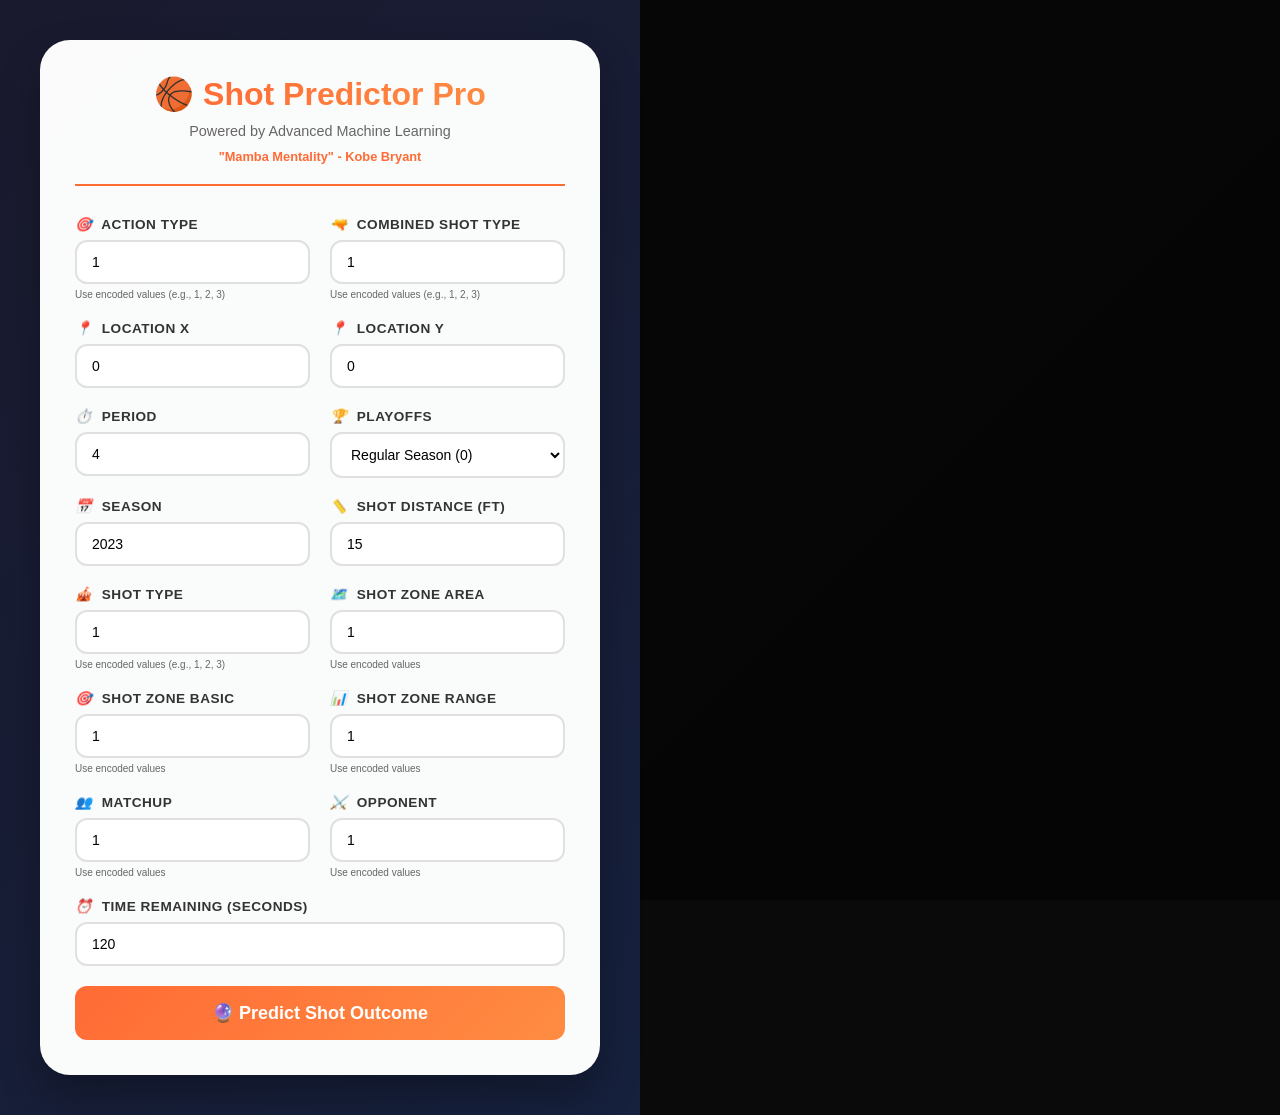
==== templates/index.html @ 3e6c2192 "Update index.html" ====
<!DOCTYPE html>
<html lang="en">
<head>
    <meta charset="UTF-8">
    <meta name="viewport" content="width=device-width, initial-scale=1.0">
    <title>Basketball Shot Predictor | Mamba Mentality</title>
    <style>
        * {
            margin: 0;
            padding: 0;
            box-sizing: border-box;
        }

        body {
            font-family: 'Segoe UI', Tahoma, Geneva, Verdana, sans-serif;
            min-height: 100vh;
            position: relative;
            overflow-x: hidden;
            background: #0a0a0a;
        }

        /* Right side - Kobe Bryant Image */
        .kobe-sidebar {
            position: fixed;
            right: 0;
            top: 0;
            width: 50%;
            height: 100vh;
            background-image: url('{{ url_for('static', filename='image/kobe-bryant.png') }}');
            background-size: cover;
            background-position: center;
            background-repeat: no-repeat;
            z-index: 0;
        }

        /* Dark overlay on image for better text contrast */
        .kobe-sidebar::before {
            content: '';
            position: absolute;
            top: 0;
            left: 0;
            right: 0;
            bottom: 0;
            background: linear-gradient(135deg, rgba(0,0,0,0.3) 0%, rgba(0,0,0,0.5) 100%);
            z-index: 1;
        }

        /* Left side - Content */
        .content-wrapper {
            position: relative;
            z-index: 2;
            width: 50%;
            min-height: 100vh;
            background: linear-gradient(135deg, #1a1a2e 0%, #16213e 100%);
            padding: 40px;
            display: flex;
            align-items: center;
            justify-content: center;
        }

        .container {
            max-width: 600px;
            width: 100%;
            margin: 0 auto;
        }

        /* Form Card */
        .form-card {
            background: rgba(255,255,255,0.98);
            border-radius: 30px;
            padding: 35px;
            box-shadow: 0 20px 40px rgba(0,0,0,0.3);
            transition: all 0.5s ease;
        }

        .form-card.hide {
            display: none;
        }

        .form-header {
            text-align: center;
            margin-bottom: 30px;
            padding-bottom: 20px;
            border-bottom: 2px solid #FF6B35;
        }

        .form-header h1 {
            font-size: 2rem;
            color: #333;
            margin-bottom: 10px;
        }

        .form-header h1 span {
            background: linear-gradient(135deg, #FF6B35, #FF8C42);
            -webkit-background-clip: text;
            background-clip: text;
            color: transparent;
        }

        .form-header p {
            color: #666;
            font-size: 0.9rem;
        }

        .kobe-tribute {
            text-align: center;
            margin-top: 10px;
            font-size: 0.8rem;
            color: #FF6B35;
            font-weight: 600;
        }

        /* Form grid layout */
        .form-grid {
            display: grid;
            grid-template-columns: repeat(2, 1fr);
            gap: 20px;
        }

        .full-width {
            grid-column: span 2;
        }

        .input-group {
            display: flex;
            flex-direction: column;
        }

        .input-group label {
            font-weight: 600;
            color: #333;
            margin-bottom: 8px;
            font-size: 0.85rem;
            text-transform: uppercase;
            letter-spacing: 0.5px;
        }

        .input-group label i {
            color: #FF6B35;
            margin-right: 5px;
        }

        .input-group input, .input-group select {
            padding: 12px 15px;
            border: 2px solid #e0e0e0;
            border-radius: 12px;
            font-size: 14px;
            transition: all 0.3s ease;
            font-family: inherit;
            background: white;
        }

        .input-group input:focus, .input-group select:focus {
            outline: none;
            border-color: #FF6B35;
            box-shadow: 0 0 0 3px rgba(255,107,53,0.1);
        }

        .input-group input:hover, .input-group select:hover {
            border-color: #FF8C42;
        }

        /* Predict button */
        .predict-btn {
            width: 100%;
            padding: 16px;
            background: linear-gradient(135deg, #FF6B35, #FF8C42);
            color: white;
            border: none;
            border-radius: 12px;
            font-size: 18px;
            font-weight: bold;
            cursor: pointer;
            transition: all 0.3s ease;
            margin-top: 20px;
            position: relative;
            overflow: hidden;
        }

        .predict-btn::before {
            content: '';
            position: absolute;
            top: 0;
            left: -100%;
            width: 100%;
            height: 100%;
            background: linear-gradient(90deg, transparent, rgba(255,255,255,0.3), transparent);
            transition: left 0.5s;
        }

        .predict-btn:hover::before {
            left: 100%;
        }

        .predict-btn:hover {
            transform: translateY(-2px);
            box-shadow: 0 10px 20px rgba(255,107,53,0.4);
        }

        /* Result Card */
        .result-card {
            background: rgba(255,255,255,0.98);
            border-radius: 30px;
            padding: 35px;
            box-shadow: 0 20px 40px rgba(0,0,0,0.3);
            display: none;
            animation: slideIn 0.5s ease-out;
        }

        .result-card.show {
            display: block;
        }

        @keyframes slideIn {
            from {
                opacity: 0;
                transform: translateY(20px);
            }
            to {
                opacity: 1;
                transform: translateY(0);
            }
        }

        .result-header {
            text-align: center;
            margin-bottom: 25px;
        }

        .result-header h2 {
            color: #333;
            font-size: 1.5rem;
        }

        .prediction-result {
            text-align: center;
            padding: 30px;
            border-radius: 20px;
            margin-bottom: 20px;
        }

        .prediction-result.make {
            background: linear-gradient(135deg, #4CAF50, #45a049);
            color: white;
        }

        .prediction-result.miss {
            background: linear-gradient(135deg, #f44336, #da190b);
            color: white;
        }

        .prediction-text {
            font-size: 2rem;
            font-weight: bold;
            margin-bottom: 15px;
        }

        .confidence {
            font-size: 1.1rem;
            opacity: 0.95;
        }

        .shot-visual {
            text-align: center;
            margin: 30px 0;
        }

        .basketball-emoji {
            font-size: 120px;
            display: inline-block;
            animation: bounce 1s ease-in-out;
        }

        @keyframes bounce {
            0%, 100% { transform: translateY(0); }
            50% { transform: translateY(-30px); }
        }

        .back-btn {
            width: 100%;
            padding: 14px;
            background: #333;
            color: white;
            border: none;
            border-radius: 12px;
            font-size: 16px;
            font-weight: bold;
            cursor: pointer;
            transition: all 0.3s ease;
            margin-top: 20px;
        }

        .back-btn:hover {
            background: #555;
            transform: translateY(-2px);
        }

        /* Loading state */
        .predict-btn.loading {
            opacity: 0.7;
            cursor: not-allowed;
        }

        .predict-btn.loading::after {
            content: '';
            position: absolute;
            width: 20px;
            height: 20px;
            top: 50%;
            left: 50%;
            margin-left: -10px;
            margin-top: -10px;
            border: 2px solid white;
            border-top-color: transparent;
            border-radius: 50%;
            animation: spin 1s linear infinite;
        }

        @keyframes spin {
            to { transform: rotate(360deg); }
        }

        .loading-spinner {
            text-align: center;
            padding: 40px;
        }

        .loading-spinner .basketball-emoji {
            animation: pulse 1s infinite;
        }

        @keyframes pulse {
            0%, 100% { transform: scale(1); }
            50% { transform: scale(1.1); }
        }

        /* Responsive design */
        @media (max-width: 968px) {
            .kobe-sidebar {
                display: none;
            }
            
            .content-wrapper {
                width: 100%;
            }
        }

        @media (max-width: 768px) {
            .form-grid {
                grid-template-columns: 1fr;
            }
            
            .full-width {
                grid-column: span 1;
            }
            
            .form-card, .result-card {
                padding: 25px;
            }
            
            .form-header h1 {
                font-size: 1.5rem;
            }
            
            .prediction-text {
                font-size: 1.3rem;
            }
            
            .basketball-emoji {
                font-size: 80px;
            }
        }

        /* Scrollbar */
        ::-webkit-scrollbar {
            width: 10px;
        }

        ::-webkit-scrollbar-track {
            background: rgba(255,255,255,0.1);
            border-radius: 10px;
        }

        ::-webkit-scrollbar-thumb {
            background: #FF6B35;
            border-radius: 10px;
        }
    </style>
</head>
<body>
    <!-- Right side - Kobe Bryant Image -->
    <div class="kobe-sidebar"></div>

    <!-- Left side - Content -->
    <div class="content-wrapper">
        <div class="container">
            <!-- Input Form Card -->
            <div class="form-card" id="formCard">
                <div class="form-header">
                    <h1>🏀 <span>Shot Predictor Pro</span></h1>
                    <p>Powered by Advanced Machine Learning</p>
                    <div class="kobe-tribute">"Mamba Mentality" - Kobe Bryant</div>
                </div>

                <form id="predictionForm" method="POST">
                    <div class="form-grid">
                        <div class="input-group">
                            <label><i>🎯</i> Action Type</label>
                            <input type="number" name="action_type" required placeholder="Enter encoded value" value="1">
                            <small style="color: #666; font-size: 10px; margin-top: 5px;">Use encoded values (e.g., 1, 2, 3)</small>
                        </div>

                        <div class="input-group">
                            <label><i>🔫</i> Combined Shot Type</label>
                            <input type="number" name="combined_shot_type" required placeholder="Enter encoded value" value="1">
                            <small style="color: #666; font-size: 10px; margin-top: 5px;">Use encoded values (e.g., 1, 2, 3)</small>
                        </div>

                        <div class="input-group">
                            <label><i>📍</i> Location X</label>
                            <input type="number" step="any" name="loc_x" required placeholder="X coordinate" value="0">
                        </div>

                        <div class="input-group">
                            <label><i>📍</i> Location Y</label>
                            <input type="number" step="any" name="loc_y" required placeholder="Y coordinate" value="0">
                        </div>

                        <div class="input-group">
                            <label><i>⏱️</i> Period</label>
                            <input type="number" name="period" required placeholder="1-4" value="4">
                        </div>

                        <div class="input-group">
                            <label><i>🏆</i> Playoffs</label>
                            <select name="playoffs" required>
                                <option value="0">Regular Season (0)</option>
                                <option value="1">Playoffs (1)</option>
                            </select>
                        </div>

                        <div class="input-group">
                            <label><i>📅</i> Season</label>
                            <input type="number" name="season" required placeholder="Year" value="2023">
                        </div>

                        <div class="input-group">
                            <label><i>📏</i> Shot Distance (ft)</label>
                            <input type="number" name="shot_distance" required placeholder="Distance in feet" value="15">
                        </div>

                        <div class="input-group">
                            <label><i>🎪</i> Shot Type</label>
                            <input type="number" name="shot_type" required placeholder="Encoded value" value="1">
                            <small style="color: #666; font-size: 10px; margin-top: 5px;">Use encoded values (e.g., 1, 2, 3)</small>
                        </div>

                        <div class="input-group">
                            <label><i>🗺️</i> Shot Zone Area</label>
                            <input type="number" name="shot_zone_area" required placeholder="Encoded value" value="1">
                            <small style="color: #666; font-size: 10px; margin-top: 5px;">Use encoded values</small>
                        </div>

                        <div class="input-group">
                            <label><i>🎯</i> Shot Zone Basic</label>
                            <input type="number" name="shot_zone_basic" required placeholder="Encoded value" value="1">
                            <small style="color: #666; font-size: 10px; margin-top: 5px;">Use encoded values</small>
                        </div>

                        <div class="input-group">
                            <label><i>📊</i> Shot Zone Range</label>
                            <input type="number" name="shot_zone_range" required placeholder="Encoded value" value="1">
                            <small style="color: #666; font-size: 10px; margin-top: 5px;">Use encoded values</small>
                        </div>

                        <div class="input-group">
                            <label><i>👥</i> Matchup</label>
                            <input type="number" name="matchup" required placeholder="Encoded value" value="1">
                            <small style="color: #666; font-size: 10px; margin-top: 5px;">Use encoded values</small>
                        </div>

                        <div class="input-group">
                            <label><i>⚔️</i> Opponent</label>
                            <input type="number" name="opponent" required placeholder="Encoded value" value="1">
                            <small style="color: #666; font-size: 10px; margin-top: 5px;">Use encoded values</small>
                        </div>

                        <div class="input-group full-width">
                            <label><i>⏰</i> Time Remaining (seconds)</label>
                            <input type="number" name="time_remaining" required placeholder="Time left in game" value="120">
                        </div>
                    </div>

                    <button type="submit" class="predict-btn" id="predictBtn">
                        🔮 Predict Shot Outcome
                    </button>
                </form>
            </div>

            <!-- Result Card (Hidden initially) -->
            <div class="result-card" id="resultCard">
                <div class="result-header">
                    <h2>🎯 Prediction Result</h2>
                </div>
                <div id="resultContent">
                    <!-- Dynamic content will be inserted here -->
                </div>
                <button class="back-btn" id="backBtn">← Back to Input Form</button>
            </div>
        </div>
    </div>

    <script>
        const formCard = document.getElementById('formCard');
        const resultCard = document.getElementById('resultCard');
        const predictionForm = document.getElementById('predictionForm');
        const predictBtn = document.getElementById('predictBtn');
        const backBtn = document.getElementById('backBtn');
        const resultContent = document.getElementById('resultContent');

        // Handle form submission
        predictionForm.addEventListener('submit', async function(e) {
            e.preventDefault();
            
            // Hide form card, show loading in result card
            formCard.classList.add('hide');
            resultCard.classList.add('show');
            
            // Show loading state
            resultContent.innerHTML = `
                <div class="loading-spinner">
                    <div class="basketball-emoji">🏀</div>
                    <h3 style="margin-top: 20px; color: #333;">Analyzing Shot...</h3>
                    <p style="color: #666; margin-top: 10px;">Processing your shot parameters</p>
                </div>
            `;
            
            // Collect form data
            const formData = new FormData(predictionForm);
            
            try {
                const response = await fetch('/predict', {
                    method: 'POST',
                    body: formData
                });
                
                const html = await response.text();
                const tempDiv = document.createElement('div');
                tempDiv.innerHTML = html;
                
                // Extract prediction text from response
                const resultDiv = tempDiv.querySelector('.result');
                let predictionText = 'No prediction available';
                if (resultDiv) {
                    predictionText = resultDiv.textContent;
                } else if (tempDiv.innerHTML.includes('Shot Made')) {
                    predictionText = tempDiv.innerHTML.match(/Shot Made[^<]*/)?.[0] || '🏀 Shot Made';
                } else if (tempDiv.innerHTML.includes('Shot Missed')) {
                    predictionText = tempDiv.innerHTML.match(/Shot Missed[^<]*/)?.[0] || '❌ Shot Missed';
                }
                
                // Display result based on prediction
                const isMade = predictionText.includes('Made');
                const confidence = predictionText.match(/\d+\.?\d*%/)?.[0] || '85%';
                
                resultContent.innerHTML = `
                    <div class="prediction-result ${isMade ? 'make' : 'miss'}">
                        <div class="prediction-text">${isMade ? '🏆 SHOT MADE! 🏆' : '💔 SHOT MISSED 💔'}</div>
                        <div class="confidence">${predictionText}</div>
                    </div>
                    <div class="shot-visual">
                        <div class="basketball-emoji">🏀</div>
                    </div>
                `;
                
                // Trigger animation
                const basketball = resultContent.querySelector('.basketball-emoji');
                if (basketball) {
                    basketball.style.animation = 'none';
                    setTimeout(() => {
                        basketball.style.animation = 'bounce 1s ease-in-out';
                    }, 10);
                }
                
            } catch (error) {
                console.error('Error:', error);
                resultContent.innerHTML = `
                    <div class="prediction-result miss">
                        <div class="prediction-text">⚠️ ERROR</div>
                        <div class="confidence">Failed to get prediction. Please try again.</div>
                    </div>
                    <div class="shot-visual">
                        <div class="basketball-emoji">🏀</div>
                    </div>
                `;
            }
        });
        
        // Back button functionality
        backBtn.addEventListener('click', function() {
            resultCard.classList.remove('show');
            formCard.classList.remove('hide');
            
            // Reset form if needed (optional)
            // predictionForm.reset();
        });
        
        // Log successful load
        console.log("✅ Basketball Shot Predictor UI Loaded Successfully!");
        console.log("🎯 Kobe Bryant image on right side");
        console.log("📊 Form hidden until prediction, result shown after");
    </script>
</body>
</html>
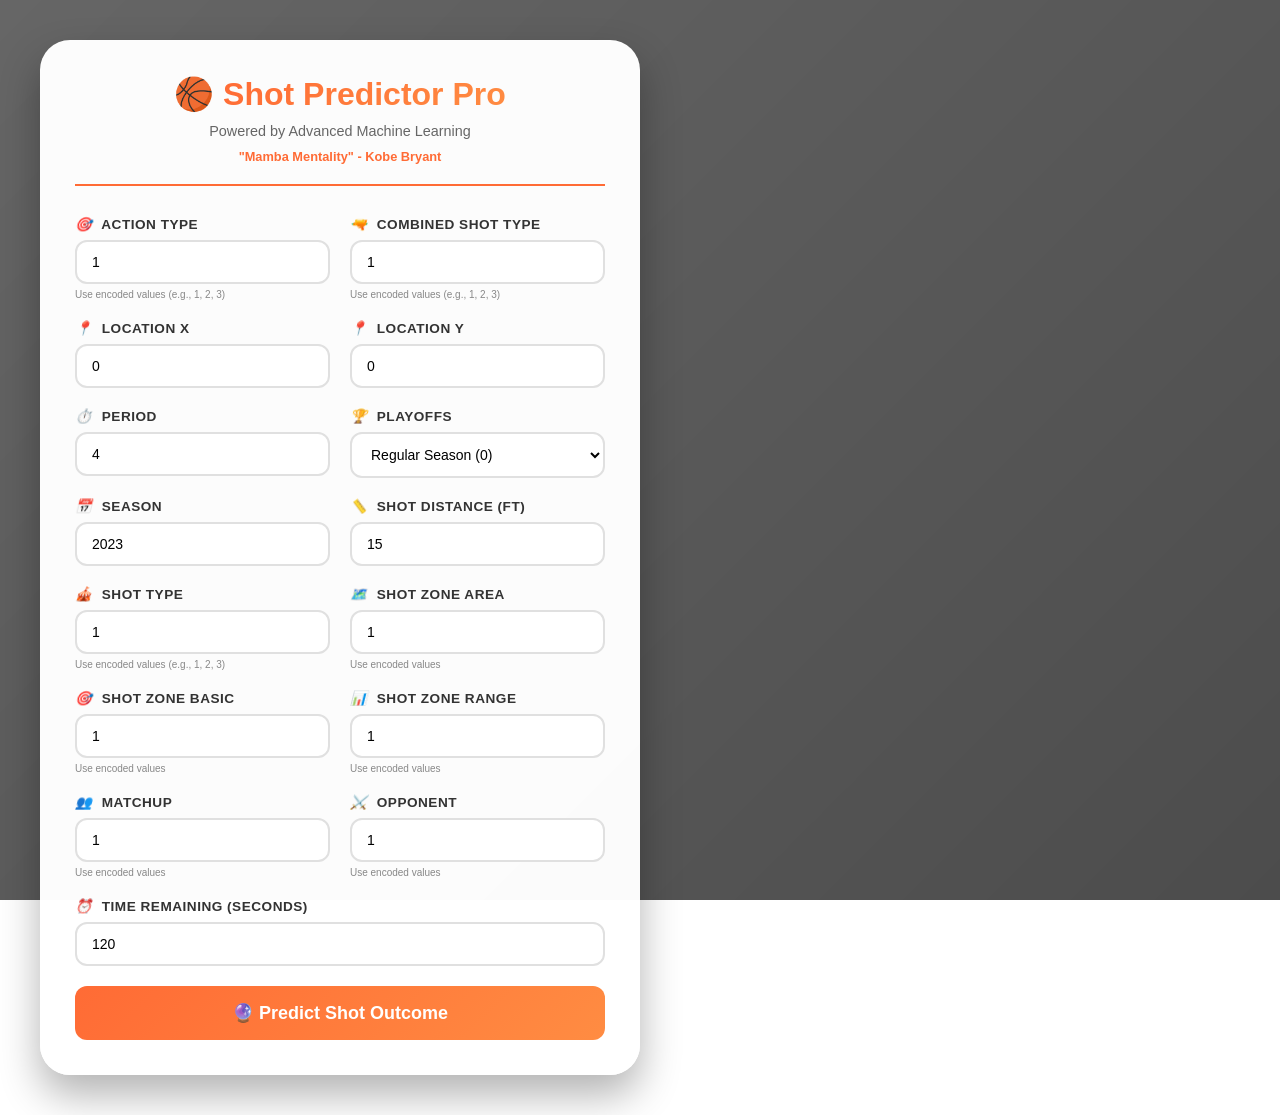
==== commit 850d622a: "Update index.html" ====
--- a/templates/index.html
+++ b/templates/index.html
@@ -16,52 +16,74 @@
             min-height: 100vh;
             position: relative;
             overflow-x: hidden;
-            background: #0a0a0a;
-        }
-
-        /* Right side - Kobe Bryant Image */
-        .kobe-sidebar {
+        }
+
+        /* Full background image with overlay */
+        body::before {
+            content: '';
             position: fixed;
-            right: 0;
-            top: 0;
-            width: 50%;
-            height: 100vh;
-            background-image: url('{{ url_for('static', filename='image/kobe-bryant.png') }}');
-            background-size: cover;
-            background-position: center;
-            background-repeat: no-repeat;
-            z-index: 0;
-        }
-
-        /* Dark overlay on image for better text contrast */
-        .kobe-sidebar::before {
-            content: '';
-            position: absolute;
             top: 0;
             left: 0;
             right: 0;
             bottom: 0;
-            background: linear-gradient(135deg, rgba(0,0,0,0.3) 0%, rgba(0,0,0,0.5) 100%);
-            z-index: 1;
-        }
-
-        /* Left side - Content */
+            background-image: url('static/images/kobe-bryant.png');
+            background-size: cover;
+            background-position: center;
+            background-repeat: no-repeat;
+            background-attachment: fixed;
+            z-index: -2;
+        }
+
+        /* Dark overlay for better text contrast */
+        body::after {
+            content: '';
+            position: fixed;
+            top: 0;
+            left: 0;
+            right: 0;
+            bottom: 0;
+            background: linear-gradient(135deg, rgba(0,0,0,0.6) 0%, rgba(0,0,0,0.7) 100%);
+            z-index: -1;
+        }
+
+        /* Floating particles */
+        .particle {
+            position: fixed;
+            background: rgba(255,107,53,0.15);
+            border-radius: 50%;
+            pointer-events: none;
+            animation: floatParticle linear infinite;
+            z-index: 0;
+        }
+
+        @keyframes floatParticle {
+            0% {
+                transform: translateY(100vh) rotate(0deg);
+                opacity: 0;
+            }
+            10% { opacity: 0.5; }
+            90% { opacity: 0.5; }
+            100% {
+                transform: translateY(-100vh) rotate(360deg);
+                opacity: 0;
+            }
+        }
+
+        /* Content wrapper - cards on left side */
         .content-wrapper {
             position: relative;
             z-index: 2;
-            width: 50%;
             min-height: 100vh;
-            background: linear-gradient(135deg, #1a1a2e 0%, #16213e 100%);
             padding: 40px;
             display: flex;
             align-items: center;
-            justify-content: center;
+            justify-content: flex-start;
         }
 
         .container {
             max-width: 600px;
             width: 100%;
-            margin: 0 auto;
+            margin: 0;
         }
 
         /* Form Card */
@@ -158,6 +180,12 @@
 
         .input-group input:hover, .input-group select:hover {
             border-color: #FF8C42;
+        }
+
+        .input-group small {
+            color: #888;
+            font-size: 10px;
+            margin-top: 5px;
         }
 
         /* Predict button */
@@ -335,17 +363,16 @@
         }
 
         /* Responsive design */
-        @media (max-width: 968px) {
-            .kobe-sidebar {
-                display: none;
-            }
-            
+        @media (max-width: 768px) {
             .content-wrapper {
-                width: 100%;
-            }
-        }
-
-        @media (max-width: 768px) {
+                padding: 20px;
+                justify-content: center;
+            }
+            
+            .container {
+                margin: 0 auto;
+            }
+            
             .form-grid {
                 grid-template-columns: 1fr;
             }
@@ -388,10 +415,6 @@
     </style>
 </head>
 <body>
-    <!-- Right side - Kobe Bryant Image -->
-    <div class="kobe-sidebar"></div>
-
-    <!-- Left side - Content -->
     <div class="content-wrapper">
         <div class="container">
             <!-- Input Form Card -->
@@ -407,13 +430,13 @@
                         <div class="input-group">
                             <label><i>🎯</i> Action Type</label>
                             <input type="number" name="action_type" required placeholder="Enter encoded value" value="1">
-                            <small style="color: #666; font-size: 10px; margin-top: 5px;">Use encoded values (e.g., 1, 2, 3)</small>
+                            <small>Use encoded values (e.g., 1, 2, 3)</small>
                         </div>
 
                         <div class="input-group">
                             <label><i>🔫</i> Combined Shot Type</label>
                             <input type="number" name="combined_shot_type" required placeholder="Enter encoded value" value="1">
-                            <small style="color: #666; font-size: 10px; margin-top: 5px;">Use encoded values (e.g., 1, 2, 3)</small>
+                            <small>Use encoded values (e.g., 1, 2, 3)</small>
                         </div>
 
                         <div class="input-group">
@@ -452,37 +475,37 @@
                         <div class="input-group">
                             <label><i>🎪</i> Shot Type</label>
                             <input type="number" name="shot_type" required placeholder="Encoded value" value="1">
-                            <small style="color: #666; font-size: 10px; margin-top: 5px;">Use encoded values (e.g., 1, 2, 3)</small>
+                            <small>Use encoded values (e.g., 1, 2, 3)</small>
                         </div>
 
                         <div class="input-group">
                             <label><i>🗺️</i> Shot Zone Area</label>
                             <input type="number" name="shot_zone_area" required placeholder="Encoded value" value="1">
-                            <small style="color: #666; font-size: 10px; margin-top: 5px;">Use encoded values</small>
+                            <small>Use encoded values</small>
                         </div>
 
                         <div class="input-group">
                             <label><i>🎯</i> Shot Zone Basic</label>
                             <input type="number" name="shot_zone_basic" required placeholder="Encoded value" value="1">
-                            <small style="color: #666; font-size: 10px; margin-top: 5px;">Use encoded values</small>
+                            <small>Use encoded values</small>
                         </div>
 
                         <div class="input-group">
                             <label><i>📊</i> Shot Zone Range</label>
                             <input type="number" name="shot_zone_range" required placeholder="Encoded value" value="1">
-                            <small style="color: #666; font-size: 10px; margin-top: 5px;">Use encoded values</small>
+                            <small>Use encoded values</small>
                         </div>
 
                         <div class="input-group">
                             <label><i>👥</i> Matchup</label>
                             <input type="number" name="matchup" required placeholder="Encoded value" value="1">
-                            <small style="color: #666; font-size: 10px; margin-top: 5px;">Use encoded values</small>
+                            <small>Use encoded values</small>
                         </div>
 
                         <div class="input-group">
                             <label><i>⚔️</i> Opponent</label>
                             <input type="number" name="opponent" required placeholder="Encoded value" value="1">
-                            <small style="color: #666; font-size: 10px; margin-top: 5px;">Use encoded values</small>
+                            <small>Use encoded values</small>
                         </div>
 
                         <div class="input-group full-width">
@@ -511,6 +534,22 @@
     </div>
 
     <script>
+        // Create floating particles
+        function createParticles() {
+            const particleCount = 40;
+            for (let i = 0; i < particleCount; i++) {
+                const particle = document.createElement('div');
+                particle.className = 'particle';
+                const size = Math.random() * 5 + 2;
+                particle.style.width = `${size}px`;
+                particle.style.height = `${size}px`;
+                particle.style.left = `${Math.random() * 100}%`;
+                particle.style.animationDuration = `${Math.random() * 15 + 10}s`;
+                particle.style.animationDelay = `${Math.random() * 5}s`;
+                document.body.appendChild(particle);
+            }
+        }
+
         const formCard = document.getElementById('formCard');
         const resultCard = document.getElementById('resultCard');
         const predictionForm = document.getElementById('predictionForm');
@@ -561,7 +600,6 @@
                 
                 // Display result based on prediction
                 const isMade = predictionText.includes('Made');
-                const confidence = predictionText.match(/\d+\.?\d*%/)?.[0] || '85%';
                 
                 resultContent.innerHTML = `
                     <div class="prediction-result ${isMade ? 'make' : 'miss'}">
@@ -600,15 +638,15 @@
         backBtn.addEventListener('click', function() {
             resultCard.classList.remove('show');
             formCard.classList.remove('hide');
-            
-            // Reset form if needed (optional)
-            // predictionForm.reset();
         });
+        
+        // Create background particles
+        createParticles();
         
         // Log successful load
         console.log("✅ Basketball Shot Predictor UI Loaded Successfully!");
-        console.log("🎯 Kobe Bryant image on right side");
-        console.log("📊 Form hidden until prediction, result shown after");
+        console.log("🎯 Kobe Bryant full background active");
+        console.log("📊 Cards on left side with hide/show functionality");
     </script>
 </body>
 </html>
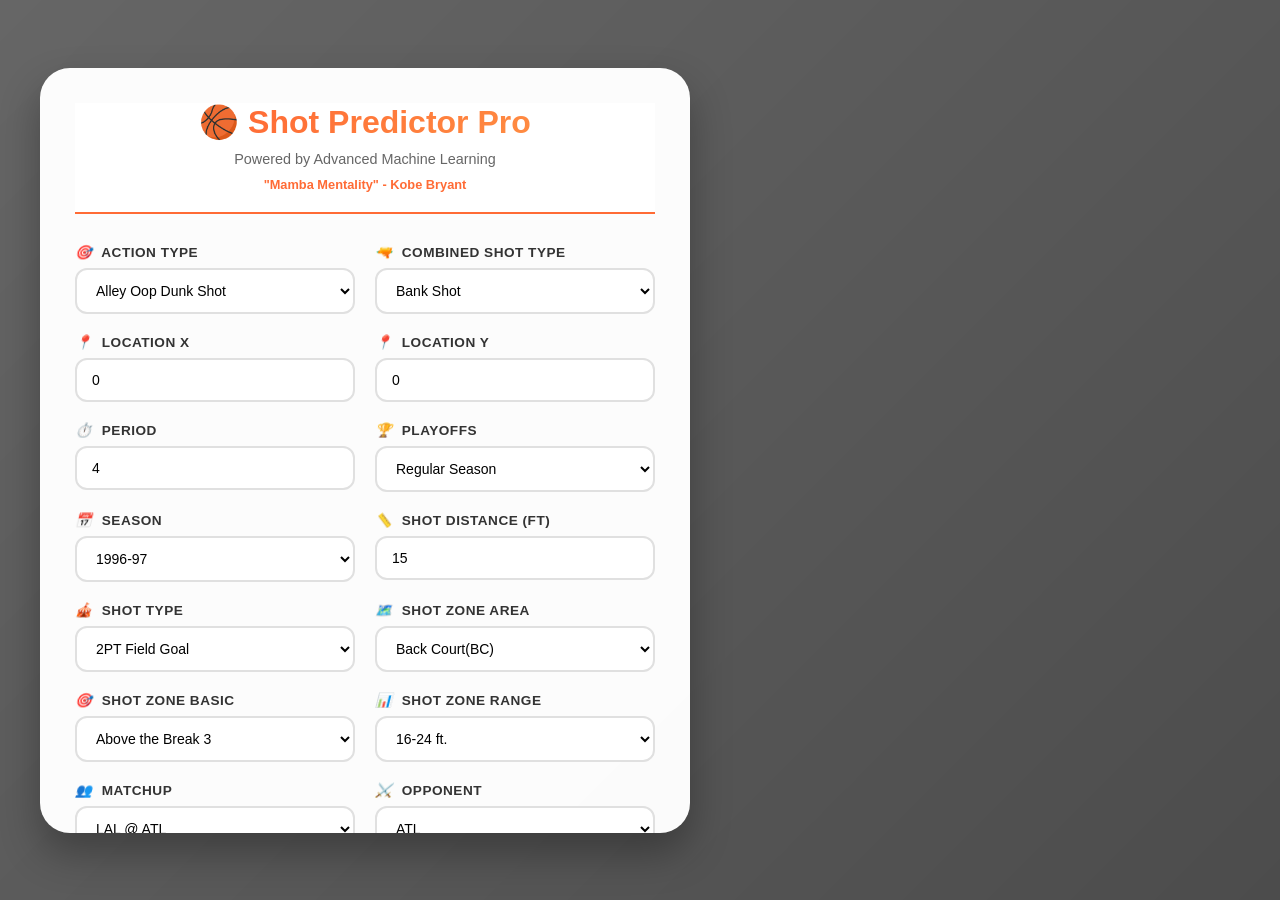
==== commit 5835f661: "Update index.html" ====
--- a/templates/index.html
+++ b/templates/index.html
@@ -81,7 +81,7 @@
         }
 
         .container {
-            max-width: 600px;
+            max-width: 650px;
             width: 100%;
             margin: 0;
         }
@@ -93,6 +93,22 @@
             padding: 35px;
             box-shadow: 0 20px 40px rgba(0,0,0,0.3);
             transition: all 0.5s ease;
+            max-height: 85vh;
+            overflow-y: auto;
+        }
+
+        .form-card::-webkit-scrollbar {
+            width: 8px;
+        }
+
+        .form-card::-webkit-scrollbar-track {
+            background: #f1f1f1;
+            border-radius: 10px;
+        }
+
+        .form-card::-webkit-scrollbar-thumb {
+            background: #FF6B35;
+            border-radius: 10px;
         }
 
         .form-card.hide {
@@ -104,6 +120,10 @@
             margin-bottom: 30px;
             padding-bottom: 20px;
             border-bottom: 2px solid #FF6B35;
+            position: sticky;
+            top: 0;
+            background: rgba(255,255,255,0.98);
+            z-index: 10;
         }
 
         .form-header h1 {
@@ -180,12 +200,6 @@
 
         .input-group input:hover, .input-group select:hover {
             border-color: #FF8C42;
-        }
-
-        .input-group small {
-            color: #888;
-            font-size: 10px;
-            margin-top: 5px;
         }
 
         /* Predict button */
@@ -427,16 +441,79 @@
 
                 <form id="predictionForm" method="POST">
                     <div class="form-grid">
+                        <!-- Action Type Dropdown -->
                         <div class="input-group">
                             <label><i>🎯</i> Action Type</label>
-                            <input type="number" name="action_type" required placeholder="Enter encoded value" value="1">
-                            <small>Use encoded values (e.g., 1, 2, 3)</small>
-                        </div>
-
+                            <select name="action_type" required>
+                                <option value="0">Alley Oop Dunk Shot</option>
+                                <option value="1">Alley Oop Layup shot</option>
+                                <option value="2">Cutting Layup Shot</option>
+                                <option value="3">Driving Bank shot</option>
+                                <option value="4">Driving Dunk Shot</option>
+                                <option value="5">Driving Finger Roll Layup Shot</option>
+                                <option value="6">Driving Finger Roll Shot</option>
+                                <option value="7">Driving Floating Bank Jump Shot</option>
+                                <option value="8">Driving Floating Jump Shot</option>
+                                <option value="9">Driving Hook Shot</option>
+                                <option value="10">Driving Jump shot</option>
+                                <option value="11">Driving Layup Shot</option>
+                                <option value="12">Driving Reverse Layup Shot</option>
+                                <option value="13">Driving Slam Dunk Shot</option>
+                                <option value="14">Dunk Shot</option>
+                                <option value="15">Fadeaway Bank shot</option>
+                                <option value="16">Fadeaway Jump Shot</option>
+                                <option value="17">Finger Roll Layup Shot</option>
+                                <option value="18">Finger Roll Shot</option>
+                                <option value="19">Floating Jump shot</option>
+                                <option value="20">Follow Up Dunk Shot</option>
+                                <option value="21">Hook Bank Shot</option>
+                                <option value="22">Hook Shot</option>
+                                <option value="23">Jump Bank Shot</option>
+                                <option value="24">Jump Hook Shot</option>
+                                <option value="25">Jump Shot</option>
+                                <option value="26">Layup Shot</option>
+                                <option value="27">Pullup Bank shot</option>
+                                <option value="28">Pullup Jump shot</option>
+                                <option value="29">Putback Dunk Shot</option>
+                                <option value="30">Putback Layup Shot</option>
+                                <option value="31">Putback Slam Dunk Shot</option>
+                                <option value="32">Reverse Dunk Shot</option>
+                                <option value="33">Reverse Layup Shot</option>
+                                <option value="34">Reverse Slam Dunk Shot</option>
+                                <option value="35">Running Bank shot</option>
+                                <option value="36">Running Dunk Shot</option>
+                                <option value="37">Running Finger Roll Layup Shot</option>
+                                <option value="38">Running Finger Roll Shot</option>
+                                <option value="39">Running Hook Shot</option>
+                                <option value="40">Running Jump Shot</option>
+                                <option value="41">Running Layup Shot</option>
+                                <option value="42">Running Pull-Up Jump Shot</option>
+                                <option value="43">Running Reverse Layup Shot</option>
+                                <option value="44">Running Slam Dunk Shot</option>
+                                <option value="45">Running Tip Shot</option>
+                                <option value="46">Slam Dunk Shot</option>
+                                <option value="47">Step Back Jump shot</option>
+                                <option value="48">Tip Layup Shot</option>
+                                <option value="49">Tip Shot</option>
+                                <option value="50">Turnaround Bank shot</option>
+                                <option value="51">Turnaround Fadeaway shot</option>
+                                <option value="52">Turnaround Finger Roll Shot</option>
+                                <option value="53">Turnaround Hook Shot</option>
+                                <option value="54">Turnaround Jump Shot</option>
+                            </select>
+                        </div>
+
+                        <!-- Combined Shot Type Dropdown -->
                         <div class="input-group">
                             <label><i>🔫</i> Combined Shot Type</label>
-                            <input type="number" name="combined_shot_type" required placeholder="Enter encoded value" value="1">
-                            <small>Use encoded values (e.g., 1, 2, 3)</small>
+                            <select name="combined_shot_type" required>
+                                <option value="0">Bank Shot</option>
+                                <option value="1">Dunk</option>
+                                <option value="2">Hook Shot</option>
+                                <option value="3">Jump Shot</option>
+                                <option value="4">Layup</option>
+                                <option value="5">Tip Shot</option>
+                            </select>
                         </div>
 
                         <div class="input-group">
@@ -457,14 +534,36 @@
                         <div class="input-group">
                             <label><i>🏆</i> Playoffs</label>
                             <select name="playoffs" required>
-                                <option value="0">Regular Season (0)</option>
-                                <option value="1">Playoffs (1)</option>
-                            </select>
-                        </div>
-
+                                <option value="0">Regular Season</option>
+                                <option value="1">Playoffs</option>
+                            </select>
+                        </div>
+
+                        <!-- Season Dropdown -->
                         <div class="input-group">
                             <label><i>📅</i> Season</label>
-                            <input type="number" name="season" required placeholder="Year" value="2023">
+                            <select name="season" required>
+                                <option value="0">1996-97</option>
+                                <option value="1">1997-98</option>
+                                <option value="2">1998-99</option>
+                                <option value="3">1999-00</option>
+                                <option value="4">2000-01</option>
+                                <option value="5">2001-02</option>
+                                <option value="6">2002-03</option>
+                                <option value="7">2003-04</option>
+                                <option value="8">2004-05</option>
+                                <option value="9">2005-06</option>
+                                <option value="10">2006-07</option>
+                                <option value="11">2007-08</option>
+                                <option value="12">2008-09</option>
+                                <option value="13">2009-10</option>
+                                <option value="14">2010-11</option>
+                                <option value="15">2011-12</option>
+                                <option value="16">2012-13</option>
+                                <option value="17">2013-14</option>
+                                <option value="18">2014-15</option>
+                                <option value="19">2015-16</option>
+                            </select>
                         </div>
 
                         <div class="input-group">
@@ -472,40 +571,167 @@
                             <input type="number" name="shot_distance" required placeholder="Distance in feet" value="15">
                         </div>
 
+                        <!-- Shot Type Dropdown -->
                         <div class="input-group">
                             <label><i>🎪</i> Shot Type</label>
-                            <input type="number" name="shot_type" required placeholder="Encoded value" value="1">
-                            <small>Use encoded values (e.g., 1, 2, 3)</small>
-                        </div>
-
+                            <select name="shot_type" required>
+                                <option value="0">2PT Field Goal</option>
+                                <option value="1">3PT Field Goal</option>
+                            </select>
+                        </div>
+
+                        <!-- Shot Zone Area Dropdown -->
                         <div class="input-group">
                             <label><i>🗺️</i> Shot Zone Area</label>
-                            <input type="number" name="shot_zone_area" required placeholder="Encoded value" value="1">
-                            <small>Use encoded values</small>
-                        </div>
-
+                            <select name="shot_zone_area" required>
+                                <option value="0">Back Court(BC)</option>
+                                <option value="1">Center(C)</option>
+                                <option value="2">Left Side Center(LC)</option>
+                                <option value="3">Left Side(L)</option>
+                                <option value="4">Right Side Center(RC)</option>
+                                <option value="5">Right Side(R)</option>
+                            </select>
+                        </div>
+
+                        <!-- Shot Zone Basic Dropdown -->
                         <div class="input-group">
                             <label><i>🎯</i> Shot Zone Basic</label>
-                            <input type="number" name="shot_zone_basic" required placeholder="Encoded value" value="1">
-                            <small>Use encoded values</small>
-                        </div>
-
+                            <select name="shot_zone_basic" required>
+                                <option value="0">Above the Break 3</option>
+                                <option value="1">Backcourt</option>
+                                <option value="2">In The Paint (Non-RA)</option>
+                                <option value="3">Left Corner 3</option>
+                                <option value="4">Mid-Range</option>
+                                <option value="5">Restricted Area</option>
+                                <option value="6">Right Corner 3</option>
+                            </select>
+                        </div>
+
+                        <!-- Shot Zone Range Dropdown -->
                         <div class="input-group">
                             <label><i>📊</i> Shot Zone Range</label>
-                            <input type="number" name="shot_zone_range" required placeholder="Encoded value" value="1">
-                            <small>Use encoded values</small>
-                        </div>
-
+                            <select name="shot_zone_range" required>
+                                <option value="0">16-24 ft.</option>
+                                <option value="1">24+ ft.</option>
+                                <option value="2">8-16 ft.</option>
+                                <option value="3">Back Court Shot</option>
+                                <option value="4">Less Than 8 ft.</option>
+                            </select>
+                        </div>
+
+                        <!-- Matchup Dropdown -->
                         <div class="input-group">
                             <label><i>👥</i> Matchup</label>
-                            <input type="number" name="matchup" required placeholder="Encoded value" value="1">
-                            <small>Use encoded values</small>
-                        </div>
-
+                            <select name="matchup" required>
+                                <option value="0">LAL @ ATL</option>
+                                <option value="1">LAL @ BKN</option>
+                                <option value="2">LAL @ BOS</option>
+                                <option value="3">LAL @ CHA</option>
+                                <option value="4">LAL @ CHH</option>
+                                <option value="5">LAL @ CHI</option>
+                                <option value="6">LAL @ CLE</option>
+                                <option value="7">LAL @ DAL</option>
+                                <option value="8">LAL @ DEN</option>
+                                <option value="9">LAL @ DET</option>
+                                <option value="10">LAL @ GSW</option>
+                                <option value="11">LAL @ HOU</option>
+                                <option value="12">LAL @ IND</option>
+                                <option value="13">LAL @ LAC</option>
+                                <option value="14">LAL @ MEM</option>
+                                <option value="15">LAL @ MIA</option>
+                                <option value="16">LAL @ MIL</option>
+                                <option value="17">LAL @ MIN</option>
+                                <option value="18">LAL @ NJN</option>
+                                <option value="19">LAL @ NOH</option>
+                                <option value="20">LAL @ NOP</option>
+                                <option value="21">LAL @ NYK</option>
+                                <option value="22">LAL @ OKC</option>
+                                <option value="23">LAL @ ORL</option>
+                                <option value="24">LAL @ PHI</option>
+                                <option value="25">LAL @ PHX</option>
+                                <option value="26">LAL @ POR</option>
+                                <option value="27">LAL @ SAC</option>
+                                <option value="28">LAL @ SAS</option>
+                                <option value="29">LAL @ SEA</option>
+                                <option value="30">LAL @ TOR</option>
+                                <option value="31">LAL @ UTA</option>
+                                <option value="32">LAL @ VAN</option>
+                                <option value="33">LAL @ WAS</option>
+                                <option value="34">LAL vs. ATL</option>
+                                <option value="35">LAL vs. BKN</option>
+                                <option value="36">LAL vs. BOS</option>
+                                <option value="37">LAL vs. CHA</option>
+                                <option value="38">LAL vs. CHH</option>
+                                <option value="39">LAL vs. CHI</option>
+                                <option value="40">LAL vs. CLE</option>
+                                <option value="41">LAL vs. DAL</option>
+                                <option value="42">LAL vs. DEN</option>
+                                <option value="43">LAL vs. DET</option>
+                                <option value="44">LAL vs. GSW</option>
+                                <option value="45">LAL vs. HOU</option>
+                                <option value="46">LAL vs. IND</option>
+                                <option value="47">LAL vs. LAC</option>
+                                <option value="48">LAL vs. MEM</option>
+                                <option value="49">LAL vs. MIA</option>
+                                <option value="50">LAL vs. MIL</option>
+                                <option value="51">LAL vs. MIN</option>
+                                <option value="52">LAL vs. NJN</option>
+                                <option value="53">LAL vs. NOH</option>
+                                <option value="54">LAL vs. NOP</option>
+                                <option value="55">LAL vs. NYK</option>
+                                <option value="56">LAL vs. OKC</option>
+                                <option value="57">LAL vs. ORL</option>
+                                <option value="58">LAL vs. PHI</option>
+                                <option value="59">LAL vs. PHX</option>
+                                <option value="60">LAL vs. POR</option>
+                                <option value="61">LAL vs. SAC</option>
+                                <option value="62">LAL vs. SAS</option>
+                                <option value="63">LAL vs. SEA</option>
+                                <option value="64">LAL vs. TOR</option>
+                                <option value="65">LAL vs. UTA</option>
+                                <option value="66">LAL vs. VAN</option>
+                                <option value="67">LAL vs. WAS</option>
+                            </select>
+                        </div>
+
+                        <!-- Opponent Dropdown -->
                         <div class="input-group">
                             <label><i>⚔️</i> Opponent</label>
-                            <input type="number" name="opponent" required placeholder="Encoded value" value="1">
-                            <small>Use encoded values</small>
+                            <select name="opponent" required>
+                                <option value="0">ATL</option>
+                                <option value="1">BKN</option>
+                                <option value="2">BOS</option>
+                                <option value="3">CHA</option>
+                                <option value="4">CHI</option>
+                                <option value="5">CLE</option>
+                                <option value="6">DAL</option>
+                                <option value="7">DEN</option>
+                                <option value="8">DET</option>
+                                <option value="9">GSW</option>
+                                <option value="10">HOU</option>
+                                <option value="11">IND</option>
+                                <option value="12">LAC</option>
+                                <option value="13">MEM</option>
+                                <option value="14">MIA</option>
+                                <option value="15">MIL</option>
+                                <option value="16">MIN</option>
+                                <option value="17">NJN</option>
+                                <option value="18">NOH</option>
+                                <option value="19">NOP</option>
+                                <option value="20">NYK</option>
+                                <option value="21">OKC</option>
+                                <option value="22">ORL</option>
+                                <option value="23">PHI</option>
+                                <option value="24">PHX</option>
+                                <option value="25">POR</option>
+                                <option value="26">SAC</option>
+                                <option value="27">SAS</option>
+                                <option value="28">SEA</option>
+                                <option value="29">TOR</option>
+                                <option value="30">UTA</option>
+                                <option value="31">VAN</option>
+                                <option value="32">WAS</option>
+                            </select>
                         </div>
 
                         <div class="input-group full-width">
@@ -593,9 +819,11 @@
                 if (resultDiv) {
                     predictionText = resultDiv.textContent;
                 } else if (tempDiv.innerHTML.includes('Shot Made')) {
-                    predictionText = tempDiv.innerHTML.match(/Shot Made[^<]*/)?.[0] || '🏀 Shot Made';
+                    const match = tempDiv.innerHTML.match(/Shot Made[^<]*/);
+                    predictionText = match ? match[0] : '🏀 Shot Made';
                 } else if (tempDiv.innerHTML.includes('Shot Missed')) {
-                    predictionText = tempDiv.innerHTML.match(/Shot Missed[^<]*/)?.[0] || '❌ Shot Missed';
+                    const match = tempDiv.innerHTML.match(/Shot Missed[^<]*/);
+                    predictionText = match ? match[0] : '❌ Shot Missed';
                 }
                 
                 // Display result based on prediction
@@ -646,7 +874,7 @@
         // Log successful load
         console.log("✅ Basketball Shot Predictor UI Loaded Successfully!");
         console.log("🎯 Kobe Bryant full background active");
-        console.log("📊 Cards on left side with hide/show functionality");
+        console.log("📊 All categorical fields now use dropdowns with readable names");
     </script>
 </body>
 </html>
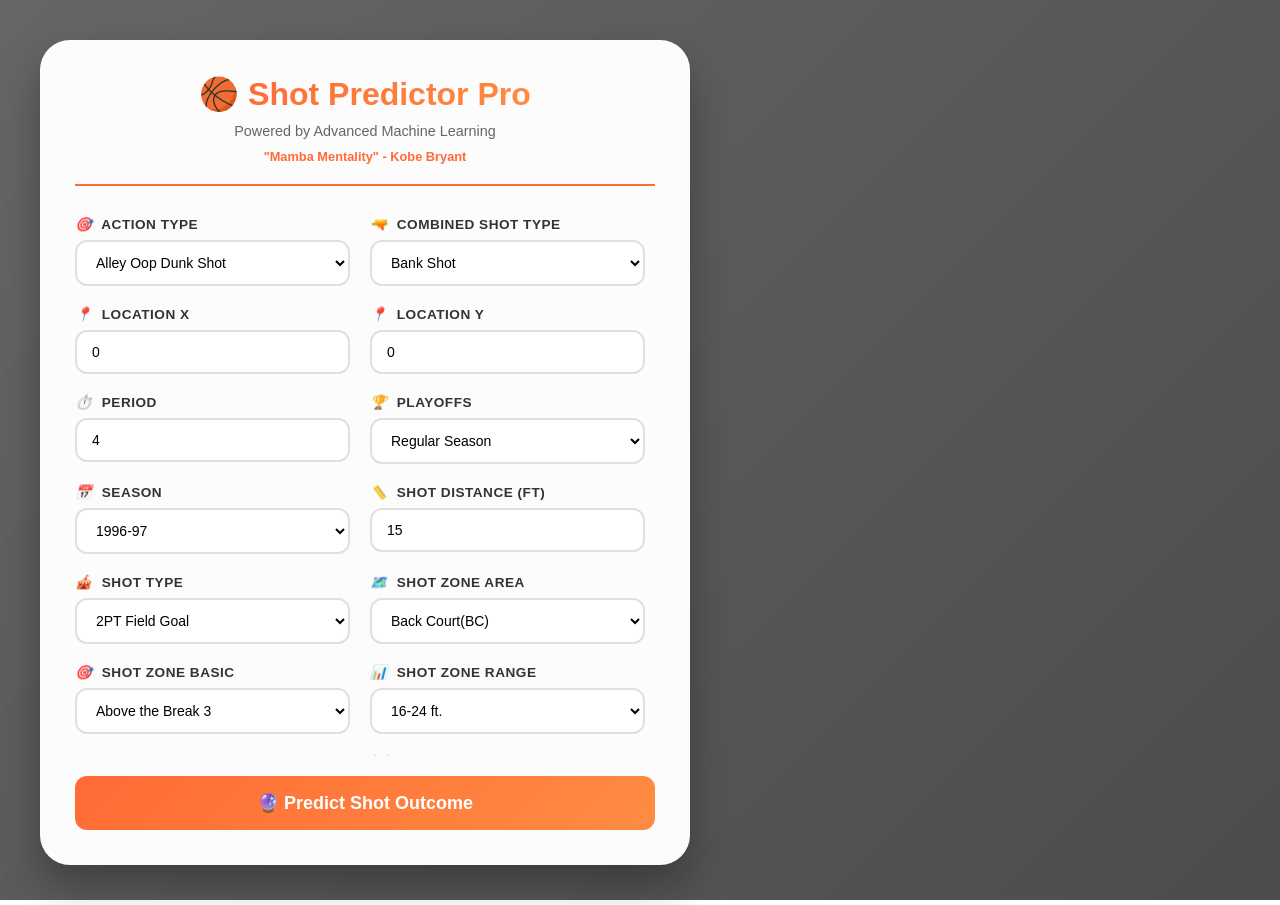
==== commit 9091cf59: "Update index.html" ====
--- a/templates/index.html
+++ b/templates/index.html
@@ -16,6 +16,7 @@
             min-height: 100vh;
             position: relative;
             overflow-x: hidden;
+            overflow-y: auto;
         }
 
         /* Full background image with overlay */
@@ -93,22 +94,6 @@
             padding: 35px;
             box-shadow: 0 20px 40px rgba(0,0,0,0.3);
             transition: all 0.5s ease;
-            max-height: 85vh;
-            overflow-y: auto;
-        }
-
-        .form-card::-webkit-scrollbar {
-            width: 8px;
-        }
-
-        .form-card::-webkit-scrollbar-track {
-            background: #f1f1f1;
-            border-radius: 10px;
-        }
-
-        .form-card::-webkit-scrollbar-thumb {
-            background: #FF6B35;
-            border-radius: 10px;
         }
 
         .form-card.hide {
@@ -120,10 +105,6 @@
             margin-bottom: 30px;
             padding-bottom: 20px;
             border-bottom: 2px solid #FF6B35;
-            position: sticky;
-            top: 0;
-            background: rgba(255,255,255,0.98);
-            z-index: 10;
         }
 
         .form-header h1 {
@@ -157,6 +138,23 @@
             display: grid;
             grid-template-columns: repeat(2, 1fr);
             gap: 20px;
+            max-height: 60vh;
+            overflow-y: auto;
+            padding-right: 10px;
+        }
+
+        .form-grid::-webkit-scrollbar {
+            width: 8px;
+        }
+
+        .form-grid::-webkit-scrollbar-track {
+            background: #f1f1f1;
+            border-radius: 10px;
+        }
+
+        .form-grid::-webkit-scrollbar-thumb {
+            background: #FF6B35;
+            border-radius: 10px;
         }
 
         .full-width {
@@ -389,6 +387,7 @@
             
             .form-grid {
                 grid-template-columns: 1fr;
+                max-height: 50vh;
             }
             
             .full-width {
@@ -412,7 +411,7 @@
             }
         }
 
-        /* Scrollbar */
+        /* Scrollbar for body */
         ::-webkit-scrollbar {
             width: 10px;
         }
@@ -810,24 +809,41 @@
                 });
                 
                 const html = await response.text();
-                const tempDiv = document.createElement('div');
-                tempDiv.innerHTML = html;
                 
-                // Extract prediction text from response
-                const resultDiv = tempDiv.querySelector('.result');
-                let predictionText = 'No prediction available';
-                if (resultDiv) {
-                    predictionText = resultDiv.textContent;
-                } else if (tempDiv.innerHTML.includes('Shot Made')) {
-                    const match = tempDiv.innerHTML.match(/Shot Made[^<]*/);
-                    predictionText = match ? match[0] : '🏀 Shot Made';
-                } else if (tempDiv.innerHTML.includes('Shot Missed')) {
-                    const match = tempDiv.innerHTML.match(/Shot Missed[^<]*/);
-                    predictionText = match ? match[0] : '❌ Shot Missed';
+                // Extract prediction text properly
+                let predictionText = '';
+                
+                // Try to find the prediction text in different formats
+                if (html.includes('🏀 Shot Made') || html.includes('Shot Made')) {
+                    // Extract the full prediction text
+                    const madeMatch = html.match(/🏀 Shot Made[^<]*|Shot Made[^<]*/);
+                    if (madeMatch) {
+                        predictionText = madeMatch[0].trim();
+                    } else {
+                        predictionText = '🏀 Shot Made';
+                    }
+                } else if (html.includes('❌ Shot Missed') || html.includes('Shot Missed')) {
+                    const missMatch = html.match(/❌ Shot Missed[^<]*|Shot Missed[^<]*/);
+                    if (missMatch) {
+                        predictionText = missMatch[0].trim();
+                    } else {
+                        predictionText = '❌ Shot Missed';
+                    }
+                } else {
+                    // Try to find any result div content
+                    const resultMatch = html.match(/<div class="result">([^<]*)<\/div>/);
+                    if (resultMatch && resultMatch[1]) {
+                        predictionText = resultMatch[1].trim();
+                    } else {
+                        predictionText = 'Prediction received';
+                    }
                 }
                 
+                // Clean up the prediction text
+                predictionText = predictionText.replace(/<\/?[^>]+(>|$)/g, "").trim();
+                
                 // Display result based on prediction
-                const isMade = predictionText.includes('Made');
+                const isMade = predictionText.includes('Made') || predictionText.includes('🏀');
                 
                 resultContent.innerHTML = `
                     <div class="prediction-result ${isMade ? 'make' : 'miss'}">
@@ -874,7 +890,7 @@
         // Log successful load
         console.log("✅ Basketball Shot Predictor UI Loaded Successfully!");
         console.log("🎯 Kobe Bryant full background active");
-        console.log("📊 All categorical fields now use dropdowns with readable names");
+        console.log("📊 Scroll only on form grid, not on body");
     </script>
 </body>
 </html>
